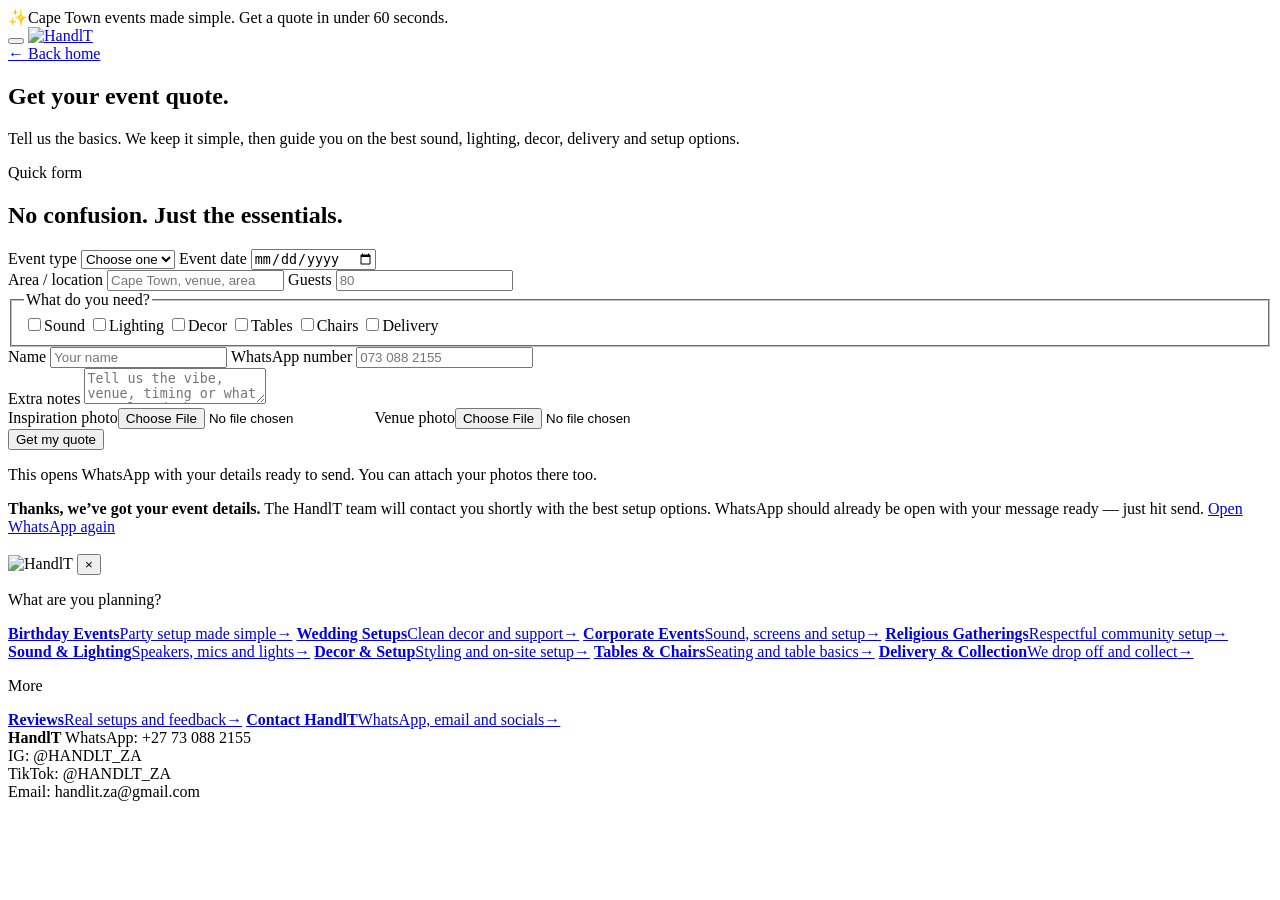
==== quote.html @ 0335c15c "Quote.html" ====
<!doctype html>
<html lang="en">
<head>
  <meta charset="utf-8">
  <meta name="viewport" content="width=device-width, initial-scale=1, viewport-fit=cover">
  <meta name="theme-color" content="#F5E6CA">
  <meta name="description" content="Get a simple HandlT event quote for sound, lighting, decor, delivery and setup.">
  <title>Get a Quote | HandlT</title>
  <link rel="preconnect" href="https://fonts.googleapis.com">
  <link rel="preconnect" href="https://fonts.gstatic.com" crossorigin>
  <link rel="stylesheet" href="https://fonts.googleapis.com/css2?family=Inter:wght@400;500;600;700;800&family=Montserrat:wght@600;700;800;900&display=swap">
  <link rel="stylesheet" href="styles.css">
</head>
<body>
  <div class="simple-page">
    <div class="announcement" role="banner"><span aria-hidden="true">&#10024;</span><span>Cape Town events made simple. Get a quote in under 60 seconds.</span></div>
    <header class="topbar" aria-label="Main header">
      <button class="icon-button" type="button" aria-label="Open menu" aria-controls="site-menu" aria-expanded="false" data-open-menu>
        <span class="menu-lines" aria-hidden="true"><span></span></span>
      </button>
      <a class="brand" href="index.html" aria-label="HandlT home"><img src="assets/handlt-logo.png" alt="HandlT"></a>
    </header>

    <main class="inner-main">
      <section class="page-hero">
        <a class="back-link" href="index.html">&larr; Back home</a>
        <h1>Get your event quote.</h1>
        <p>Tell us the basics. We keep it simple, then guide you on the best sound, lighting, decor, delivery and setup options.</p>
      </section>

      <section class="content-card quote-page-card" aria-labelledby="quote-page-title">
        <div class="quote-head">
          <div>
            <p>Quick form</p>
            <h2 id="quote-page-title">No confusion. Just the essentials.</h2>
          </div>
        </div>

        <form class="form-grid" data-quote-form>
          <div class="form-row two">
            <label>Event type
              <select class="input" name="eventType" required>
                <option value="">Choose one</option>
                <option>Birthday</option>
                <option>Wedding</option>
                <option>Corporate</option>
                <option>Religious</option>
                <option>Other</option>
              </select>
            </label>
            <label>Event date
              <input class="input" type="date" name="eventDate" required>
            </label>
          </div>

          <div class="form-row two">
            <label>Area / location
              <input class="input" name="location" autocomplete="address-level2" placeholder="Cape Town, venue, area" required>
            </label>
            <label>Guests
              <input class="input" type="number" name="guests" min="1" placeholder="80" required>
            </label>
          </div>

          <fieldset class="checkbox-group">
            <legend>What do you need?</legend>
            <div class="check-pills">
              <label class="check-pill"><input type="checkbox" name="needs" value="Sound"><span>Sound</span></label>
              <label class="check-pill"><input type="checkbox" name="needs" value="Lighting"><span>Lighting</span></label>
              <label class="check-pill"><input type="checkbox" name="needs" value="Decor"><span>Decor</span></label>
              <label class="check-pill"><input type="checkbox" name="needs" value="Tables"><span>Tables</span></label>
              <label class="check-pill"><input type="checkbox" name="needs" value="Chairs"><span>Chairs</span></label>
              <label class="check-pill"><input type="checkbox" name="needs" value="Delivery"><span>Delivery</span></label>
            </div>
          </fieldset>

          <div class="form-row two">
            <label>Name
              <input class="input" name="name" autocomplete="name" placeholder="Your name" required>
            </label>
            <label>WhatsApp number
              <input class="input" name="phone" inputmode="tel" autocomplete="tel" placeholder="073 088 2155" required>
            </label>
          </div>

          <div class="form-row">
            <label>Extra notes
              <textarea class="input" name="notes" placeholder="Tell us the vibe, venue, timing or what you already have."></textarea>
            </label>
          </div>

          <div class="file-row" aria-label="Optional uploads">
            <label class="file-tile">Inspiration photo<input type="file" name="inspiration" accept="image/*"></label>
            <label class="file-tile">Venue photo<input type="file" name="venue" accept="image/*"></label>
          </div>

          <div class="form-actions">
            <button class="primary-cta" type="submit">Get my quote</button>
            <p class="form-note">This opens WhatsApp with your details ready to send. You can attach your photos there too.</p>
          </div>
        </form>

        <div class="success-box" data-success>
          <strong>Thanks, we&rsquo;ve got your event details.</strong>
          The HandlT team will contact you shortly with the best setup options. WhatsApp should already be open with your message ready &mdash; just hit send.
          <a href="https://wa.me/27730882155" target="_blank" rel="noopener" data-whatsapp-summary>Open WhatsApp again</a>
        </div>
      </section>
    </main>
  </div>

  <a class="floating-chat" href="https://wa.me/27730882155?text=Hi%20HandlT%2C%20I%20need%20help%20with%20an%20event%20quote." target="_blank" rel="noopener" aria-label="Chat to HandlT on WhatsApp"><img src="assets/chat-bubble.svg" alt=""></a>

  <div class="drawer-scrim" data-close-menu></div>
  <aside class="drawer" id="site-menu" aria-label="HandlT menu" aria-hidden="true">
    <div class="drawer-head">
      <img class="drawer-logo" src="assets/handlt-logo.png" alt="HandlT">
      <button class="close-button" type="button" aria-label="Close menu" data-close-menu>&times;</button>
    </div>

    <p class="drawer-section-title">What are you planning?</p>
    <nav class="menu-list" aria-label="Service navigation">
      <a class="menu-item" href="quote.html?event=Birthday"><span class="menu-thumb"><img src="assets/birthday-collage.svg" alt=""></span><span class="menu-text"><strong>Birthday Events</strong><span>Party setup made simple</span></span><span class="menu-item-arrow">&rarr;</span></a>
      <a class="menu-item" href="quote.html?event=Wedding"><span class="menu-thumb"><img src="assets/wedding-collage.svg" alt=""></span><span class="menu-text"><strong>Wedding Setups</strong><span>Clean decor and support</span></span><span class="menu-item-arrow">&rarr;</span></a>
      <a class="menu-item" href="quote.html?event=Corporate"><span class="menu-thumb"><img src="assets/corporate-collage.svg" alt=""></span><span class="menu-text"><strong>Corporate Events</strong><span>Sound, screens and setup</span></span><span class="menu-item-arrow">&rarr;</span></a>
      <a class="menu-item" href="quote.html?event=Religious"><span class="menu-thumb"><img src="assets/religious-collage.svg" alt=""></span><span class="menu-text"><strong>Religious Gatherings</strong><span>Respectful community setup</span></span><span class="menu-item-arrow">&rarr;</span></a>
      <a class="menu-item" href="services.html#sound"><span class="menu-thumb"><img src="assets/sound-collage.svg" alt=""></span><span class="menu-text"><strong>Sound &amp; Lighting</strong><span>Speakers, mics and lights</span></span><span class="menu-item-arrow">&rarr;</span></a>
      <a class="menu-item" href="services.html#decor"><span class="menu-thumb"><img src="assets/wedding-collage.svg" alt=""></span><span class="menu-text"><strong>Decor &amp; Setup</strong><span>Styling and on-site setup</span></span><span class="menu-item-arrow">&rarr;</span></a>
      <a class="menu-item" href="services.html#tables"><span class="menu-thumb"><img src="assets/other-collage.svg" alt=""></span><span class="menu-text"><strong>Tables &amp; Chairs</strong><span>Seating and table basics</span></span><span class="menu-item-arrow">&rarr;</span></a>
      <a class="menu-item" href="services.html#delivery"><span class="menu-thumb"><img src="assets/other-collage.svg" alt=""></span><span class="menu-text"><strong>Delivery &amp; Collection</strong><span>We drop off and collect</span></span><span class="menu-item-arrow">&rarr;</span></a>
    </nav>

    <p class="drawer-section-title">More</p>
    <nav class="menu-list" aria-label="More navigation">
      <a class="menu-item" href="reviews.html"><span class="menu-thumb"><img src="assets/reviews-star.svg" alt=""></span><span class="menu-text"><strong>Reviews</strong><span>Real setups and feedback</span></span><span class="menu-item-arrow">&rarr;</span></a>
      <a class="menu-item" href="contact.html"><span class="menu-thumb"><img src="assets/chat-bubble.svg" alt=""></span><span class="menu-text"><strong>Contact HandlT</strong><span>WhatsApp, email and socials</span></span><span class="menu-item-arrow">&rarr;</span></a>
    </nav>

    <div class="drawer-contact">
      <strong>HandlT</strong>
      WhatsApp: +27 73 088 2155<br>
      IG: @HANDLT_ZA<br>
      TikTok: @HANDLT_ZA<br>
      Email: handlit.za@gmail.com
    </div>
  </aside>

  <script src="app.js"></script>
</body>
</html>
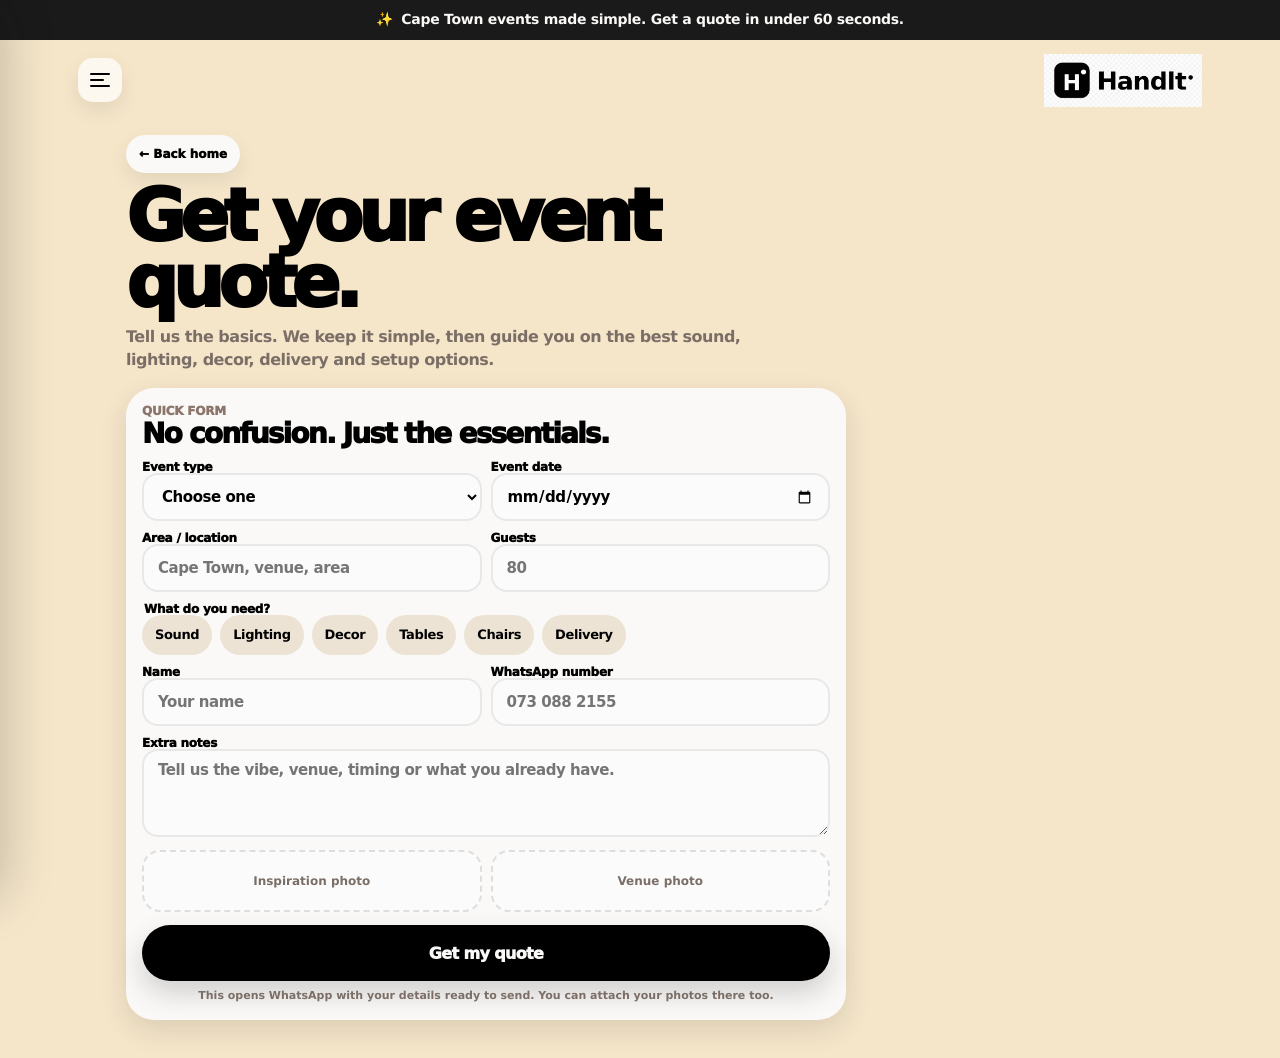
==== commit 1ab31efc: "Refactor HTML structure for quote page" ====
--- a/quote.html
+++ b/quote.html
@@ -11,17 +11,27 @@
   <link rel="stylesheet" href="https://fonts.googleapis.com/css2?family=Inter:wght@400;500;600;700;800&family=Montserrat:wght@600;700;800;900&display=swap">
   <link rel="stylesheet" href="styles.css">
 </head>
+
 <body>
   <div class="simple-page">
-    <div class="announcement" role="banner"><span aria-hidden="true">&#10024;</span><span>Cape Town events made simple. Get a quote in under 60 seconds.</span></div>
+
+    <div class="announcement" role="banner">
+      <span aria-hidden="true">&#10024;</span>
+      <span>Cape Town events made simple. Get a quote in under 60 seconds.</span>
+    </div>
+
     <header class="topbar" aria-label="Main header">
       <button class="icon-button" type="button" aria-label="Open menu" aria-controls="site-menu" aria-expanded="false" data-open-menu>
         <span class="menu-lines" aria-hidden="true"><span></span></span>
       </button>
-      <a class="brand" href="index.html" aria-label="HandlT home"><img src="assets/handlt-logo.png" alt="HandlT"></a>
+
+      <a class="brand" href="index.html" aria-label="HandlT home">
+        <img src="assets/handlt-logo.png" alt="HandlT">
+      </a>
     </header>
 
     <main class="inner-main">
+
       <section class="page-hero">
         <a class="back-link" href="index.html">&larr; Back home</a>
         <h1>Get your event quote.</h1>
@@ -29,6 +39,7 @@
       </section>
 
       <section class="content-card quote-page-card" aria-labelledby="quote-page-title">
+
         <div class="quote-head">
           <div>
             <p>Quick form</p>
@@ -37,6 +48,7 @@
         </div>
 
         <form class="form-grid" data-quote-form>
+
           <div class="form-row two">
             <label>Event type
               <select class="input" name="eventType" required>
@@ -48,6 +60,7 @@
                 <option>Other</option>
               </select>
             </label>
+
             <label>Event date
               <input class="input" type="date" name="eventDate" required>
             </label>
@@ -57,6 +70,7 @@
             <label>Area / location
               <input class="input" name="location" autocomplete="address-level2" placeholder="Cape Town, venue, area" required>
             </label>
+
             <label>Guests
               <input class="input" type="number" name="guests" min="1" placeholder="80" required>
             </label>
@@ -64,6 +78,7 @@
 
           <fieldset class="checkbox-group">
             <legend>What do you need?</legend>
+
             <div class="check-pills">
               <label class="check-pill"><input type="checkbox" name="needs" value="Sound"><span>Sound</span></label>
               <label class="check-pill"><input type="checkbox" name="needs" value="Lighting"><span>Lighting</span></label>
@@ -78,6 +93,7 @@
             <label>Name
               <input class="input" name="name" autocomplete="name" placeholder="Your name" required>
             </label>
+
             <label>WhatsApp number
               <input class="input" name="phone" inputmode="tel" autocomplete="tel" placeholder="073 088 2155" required>
             </label>
@@ -90,14 +106,22 @@
           </div>
 
           <div class="file-row" aria-label="Optional uploads">
-            <label class="file-tile">Inspiration photo<input type="file" name="inspiration" accept="image/*"></label>
-            <label class="file-tile">Venue photo<input type="file" name="venue" accept="image/*"></label>
+            <label class="file-tile">
+              Inspiration photo
+              <input type="file" name="inspiration" accept="image/*">
+            </label>
+
+            <label class="file-tile">
+              Venue photo
+              <input type="file" name="venue" accept="image/*">
+            </label>
           </div>
 
           <div class="form-actions">
             <button class="primary-cta" type="submit">Get my quote</button>
             <p class="form-note">This opens WhatsApp with your details ready to send. You can attach your photos there too.</p>
           </div>
+
         </form>
 
         <div class="success-box" data-success>
@@ -105,35 +129,142 @@
           The HandlT team will contact you shortly with the best setup options. WhatsApp should already be open with your message ready &mdash; just hit send.
           <a href="https://wa.me/27730882155" target="_blank" rel="noopener" data-whatsapp-summary>Open WhatsApp again</a>
         </div>
+
       </section>
+
     </main>
+
   </div>
 
-  <a class="floating-chat" href="https://wa.me/27730882155?text=Hi%20HandlT%2C%20I%20need%20help%20with%20an%20event%20quote." target="_blank" rel="noopener" aria-label="Chat to HandlT on WhatsApp"><img src="assets/chat-bubble.svg" alt=""></a>
-
   <div class="drawer-scrim" data-close-menu></div>
+
   <aside class="drawer" id="site-menu" aria-label="HandlT menu" aria-hidden="true">
+
     <div class="drawer-head">
       <img class="drawer-logo" src="assets/handlt-logo.png" alt="HandlT">
       <button class="close-button" type="button" aria-label="Close menu" data-close-menu>&times;</button>
     </div>
 
     <p class="drawer-section-title">What are you planning?</p>
+
     <nav class="menu-list" aria-label="Service navigation">
-      <a class="menu-item" href="quote.html?event=Birthday"><span class="menu-thumb"><img src="assets/birthday-collage.svg" alt=""></span><span class="menu-text"><strong>Birthday Events</strong><span>Party setup made simple</span></span><span class="menu-item-arrow">&rarr;</span></a>
-      <a class="menu-item" href="quote.html?event=Wedding"><span class="menu-thumb"><img src="assets/wedding-collage.svg" alt=""></span><span class="menu-text"><strong>Wedding Setups</strong><span>Clean decor and support</span></span><span class="menu-item-arrow">&rarr;</span></a>
-      <a class="menu-item" href="quote.html?event=Corporate"><span class="menu-thumb"><img src="assets/corporate-collage.svg" alt=""></span><span class="menu-text"><strong>Corporate Events</strong><span>Sound, screens and setup</span></span><span class="menu-item-arrow">&rarr;</span></a>
-      <a class="menu-item" href="quote.html?event=Religious"><span class="menu-thumb"><img src="assets/religious-collage.svg" alt=""></span><span class="menu-text"><strong>Religious Gatherings</strong><span>Respectful community setup</span></span><span class="menu-item-arrow">&rarr;</span></a>
-      <a class="menu-item" href="services.html#sound"><span class="menu-thumb"><img src="assets/sound-collage.svg" alt=""></span><span class="menu-text"><strong>Sound &amp; Lighting</strong><span>Speakers, mics and lights</span></span><span class="menu-item-arrow">&rarr;</span></a>
-      <a class="menu-item" href="services.html#decor"><span class="menu-thumb"><img src="assets/wedding-collage.svg" alt=""></span><span class="menu-text"><strong>Decor &amp; Setup</strong><span>Styling and on-site setup</span></span><span class="menu-item-arrow">&rarr;</span></a>
-      <a class="menu-item" href="services.html#tables"><span class="menu-thumb"><img src="assets/other-collage.svg" alt=""></span><span class="menu-text"><strong>Tables &amp; Chairs</strong><span>Seating and table basics</span></span><span class="menu-item-arrow">&rarr;</span></a>
-      <a class="menu-item" href="services.html#delivery"><span class="menu-thumb"><img src="assets/other-collage.svg" alt=""></span><span class="menu-text"><strong>Delivery &amp; Collection</strong><span>We drop off and collect</span></span><span class="menu-item-arrow">&rarr;</span></a>
+
+      <a class="menu-item" href="quote.html?event=Birthday">
+        <span class="menu-thumb">
+          <img src="assets/birthday-collage.png" alt="">
+        </span>
+        <span class="menu-text">
+          <strong>Birthday Events</strong>
+          <span>Party setup made simple</span>
+        </span>
+        <span class="menu-item-arrow">&rarr;</span>
+      </a>
+
+      <a class="menu-item" href="quote.html?event=Wedding">
+        <span class="menu-thumb">
+          <img src="assets/wedding-collage.png" alt="">
+        </span>
+        <span class="menu-text">
+          <strong>Wedding Setups</strong>
+          <span>Clean decor and support</span>
+        </span>
+        <span class="menu-item-arrow">&rarr;</span>
+      </a>
+
+      <a class="menu-item" href="quote.html?event=Corporate">
+        <span class="menu-thumb">
+          <img src="assets/corporate-collage.png" alt="">
+        </span>
+        <span class="menu-text">
+          <strong>Corporate Events</strong>
+          <span>Sound, screens and setup</span>
+        </span>
+        <span class="menu-item-arrow">&rarr;</span>
+      </a>
+
+      <a class="menu-item" href="quote.html?event=Religious">
+        <span class="menu-thumb">
+          <img src="assets/religious-collage.png" alt="">
+        </span>
+        <span class="menu-text">
+          <strong>Religious Gatherings</strong>
+          <span>Respectful community setup</span>
+        </span>
+        <span class="menu-item-arrow">&rarr;</span>
+      </a>
+
+      <a class="menu-item" href="services.html#sound">
+        <span class="menu-thumb">
+          <img src="assets/corporate-collage.png" alt="">
+        </span>
+        <span class="menu-text">
+          <strong>Sound &amp; Lighting</strong>
+          <span>Speakers, mics and lights</span>
+        </span>
+        <span class="menu-item-arrow">&rarr;</span>
+      </a>
+
+      <a class="menu-item" href="services.html#decor">
+        <span class="menu-thumb">
+          <img src="assets/wedding-collage.png" alt="">
+        </span>
+        <span class="menu-text">
+          <strong>Decor &amp; Setup</strong>
+          <span>Styling and on-site setup</span>
+        </span>
+        <span class="menu-item-arrow">&rarr;</span>
+      </a>
+
+      <a class="menu-item" href="services.html#tables">
+        <span class="menu-thumb">
+          <img src="assets/other-collage.png" alt="">
+        </span>
+        <span class="menu-text">
+          <strong>Tables &amp; Chairs</strong>
+          <span>Seating and table basics</span>
+        </span>
+        <span class="menu-item-arrow">&rarr;</span>
+      </a>
+
+      <a class="menu-item" href="services.html#delivery">
+        <span class="menu-thumb">
+          <img src="assets/other-collage.png" alt="">
+        </span>
+        <span class="menu-text">
+          <strong>Delivery &amp; Collection</strong>
+          <span>We drop off and collect</span>
+        </span>
+        <span class="menu-item-arrow">&rarr;</span>
+      </a>
+
     </nav>
 
     <p class="drawer-section-title">More</p>
+
     <nav class="menu-list" aria-label="More navigation">
-      <a class="menu-item" href="reviews.html"><span class="menu-thumb"><img src="assets/reviews-star.svg" alt=""></span><span class="menu-text"><strong>Reviews</strong><span>Real setups and feedback</span></span><span class="menu-item-arrow">&rarr;</span></a>
-      <a class="menu-item" href="contact.html"><span class="menu-thumb"><img src="assets/chat-bubble.svg" alt=""></span><span class="menu-text"><strong>Contact HandlT</strong><span>WhatsApp, email and socials</span></span><span class="menu-item-arrow">&rarr;</span></a>
+
+      <a class="menu-item" href="reviews.html">
+        <span class="menu-thumb">
+          <img src="assets/reviews-star.png" alt="">
+        </span>
+        <span class="menu-text">
+          <strong>Reviews</strong>
+          <span>Real setups and feedback</span>
+        </span>
+        <span class="menu-item-arrow">&rarr;</span>
+      </a>
+
+      <a class="menu-item" href="contact.html">
+        <span class="menu-thumb">
+          <img src="assets/chat-bubble.png" alt="">
+        </span>
+        <span class="menu-text">
+          <strong>Contact HandlT</strong>
+          <span>WhatsApp, email and socials</span>
+        </span>
+        <span class="menu-item-arrow">&rarr;</span>
+      </a>
+
     </nav>
 
     <div class="drawer-contact">
@@ -143,9 +274,9 @@
       TikTok: @HANDLT_ZA<br>
       Email: handlit.za@gmail.com
     </div>
+
   </aside>
 
   <script src="app.js"></script>
 </body>
 </html>
-
--- a/styles.css
+++ b/styles.css
@@ -0,0 +1,1312 @@
+:root {
+  /* Brand palette — these four only, plus tonal tints/shades of them */
+  --handlt-black: #000000;
+  --handlt-charcoal: #1a1a1a;
+  --handlt-cream: #f5e6ca;
+  --handlt-cream-2: #fbf3e2;
+  --handlt-white: #faf9f7;
+  --handlt-offwhite: #faf9f7;
+  --handlt-taupe: #8c756a;
+  --handlt-taupe-light: #b7a89e;
+  --handlt-taupe-dark: #5e4f47;
+  --handlt-muted: #7a6e66;
+  --handlt-soft-grey: #ece3d4;
+  /* legacy aliases so older rules resolve onto the new palette */
+  --handlt-yellow: #8c756a;
+  --handlt-yellow-deep: #5e4f47;
+  --handlt-red: #8c756a;
+  --handlt-blue: #8c756a;
+
+  --font-display: "Montserrat", "Arial Black", system-ui, sans-serif;
+  --font-body: "Inter", system-ui, -apple-system, "Segoe UI", Arial, sans-serif;
+
+  --shadow-card: 0 14px 34px rgba(31, 23, 18, 0.16);
+  --shadow-soft: 0 10px 28px rgba(31, 23, 18, 0.12);
+  --radius-xl: 24px;
+  --radius-lg: 20px;
+  --radius-pill: 999px;
+  --safe-bottom: env(safe-area-inset-bottom, 0px);
+  color-scheme: light;
+}
+
+* {
+  box-sizing: border-box;
+}
+
+html {
+  min-height: 100%;
+  scroll-behavior: smooth;
+}
+
+body {
+  margin: 0;
+  min-height: 100%;
+  background: var(--handlt-cream);
+  color: var(--handlt-black);
+  font-family: var(--font-body);
+  -webkit-font-smoothing: antialiased;
+  text-rendering: geometricPrecision;
+}
+
+.hero-title,
+.page-hero h1,
+.quote-head h2,
+.service-copy h2,
+.card-title,
+.primary-cta,
+.contact-tile strong,
+.contact-tile a,
+.menu-text strong,
+.review-card p {
+  font-family: var(--font-display);
+}
+
+body.menu-open,
+body.modal-open {
+  overflow: hidden;
+}
+
+button,
+a,
+input,
+select,
+textarea {
+  font: inherit;
+}
+
+button,
+a {
+  -webkit-tap-highlight-color: rgba(0, 0, 0, 0);
+}
+
+button {
+  border: 0;
+  cursor: pointer;
+}
+
+a {
+  color: inherit;
+  text-decoration: none;
+}
+
+img {
+  display: block;
+  max-width: 100%;
+}
+
+[hidden] {
+  display: none !important;
+}
+
+.sr-only {
+  position: absolute;
+  width: 1px;
+  height: 1px;
+  padding: 0;
+  margin: -1px;
+  overflow: hidden;
+  clip: rect(0, 0, 0, 0);
+  white-space: nowrap;
+  border: 0;
+}
+
+.page-shell {
+  position: relative;
+  width: 100%;
+  min-height: 100vh;
+  min-height: 100dvh;
+  display: grid;
+  grid-template-rows: auto auto 1fr auto;
+  overflow-x: hidden;
+}
+
+.announcement {
+  display: flex;
+  align-items: center;
+  justify-content: center;
+  gap: 8px;
+  min-height: 34px;
+  padding: 6px 14px;
+  background: var(--handlt-charcoal);
+  color: var(--handlt-white);
+  font-size: 12px;
+  font-weight: 750;
+  letter-spacing: -0.02em;
+  text-align: center;
+}
+
+.announcement strong {
+  color: var(--handlt-cream);
+}
+
+.announcement button {
+  padding: 0;
+  color: var(--handlt-cream);
+  background: transparent;
+  font-weight: 900;
+  text-decoration: underline;
+  text-underline-offset: 2px;
+}
+
+.topbar {
+  position: relative;
+  z-index: 7;
+  display: flex;
+  align-items: center;
+  justify-content: space-between;
+  min-height: 58px;
+  padding: 8px 16px 6px;
+  background: var(--handlt-cream);
+}
+
+.brand {
+  display: inline-flex;
+  align-items: center;
+  justify-content: flex-end;
+  width: 126px;
+  height: 44px;
+}
+
+.brand img {
+  width: 126px;
+  height: auto;
+}
+
+.icon-button {
+  display: inline-flex;
+  align-items: center;
+  justify-content: center;
+  width: 44px;
+  height: 44px;
+  border-radius: 15px;
+  background: rgba(255, 255, 255, 0.72);
+  color: var(--handlt-black);
+  box-shadow: 0 8px 20px rgba(17, 17, 17, 0.08);
+}
+
+.menu-lines {
+  position: relative;
+  width: 20px;
+  height: 14px;
+}
+
+.menu-lines::before,
+.menu-lines::after,
+.menu-lines span {
+  content: "";
+  position: absolute;
+  left: 0;
+  width: 20px;
+  height: 2px;
+  border-radius: 999px;
+  background: currentColor;
+}
+
+.menu-lines::before {
+  top: 0;
+}
+
+.menu-lines span {
+  top: 6px;
+  width: 14px;
+}
+
+.menu-lines::after {
+  bottom: 0;
+}
+
+.landing {
+  width: 100%;
+  max-width: 1180px;
+  margin: 0 auto;
+  padding: 0 16px 10px;
+  display: flex;
+  flex-direction: column;
+  justify-content: start;
+  gap: 10px;
+}
+
+.hero-copy {
+  max-width: 560px;
+  padding-top: 3px;
+}
+
+.hero-title {
+  margin: 0;
+  font-size: clamp(40px, 11.3vw, 54px);
+  line-height: 0.92;
+  font-weight: 950;
+  letter-spacing: -0.075em;
+  color: var(--handlt-black);
+}
+
+.hero-title .accent {
+  color: var(--handlt-red);
+}
+
+.hero-subtitle {
+  max-width: 36rem;
+  margin: 10px 0 0;
+  color: var(--handlt-taupe-dark);
+  font-size: clamp(13px, 3.55vw, 16px);
+  line-height: 1.35;
+  font-weight: 650;
+  letter-spacing: -0.03em;
+}
+
+.section-kicker {
+  display: flex;
+  align-items: center;
+  justify-content: space-between;
+  gap: 10px;
+  margin: 10px 0 0;
+  font-size: 13px;
+  font-weight: 800;
+  letter-spacing: 0.06em;
+  text-transform: uppercase;
+}
+
+.section-kicker span:first-child {
+  position: relative;
+  padding-left: 16px;
+}
+
+.section-kicker span:first-child::before {
+  content: "";
+  position: absolute;
+  left: 0;
+  top: 50%;
+  width: 9px;
+  height: 2px;
+  background: var(--handlt-taupe);
+  transform: translateY(-50%);
+}
+
+.section-kicker span:last-child {
+  color: var(--handlt-taupe);
+  font-size: 11px;
+  font-weight: 800;
+}
+
+.event-grid {
+  display: grid;
+  grid-template-columns: repeat(2, minmax(0, 1fr));
+  grid-template-areas:
+    "birthday wedding"
+    "corporate religious"
+    "other other";
+  gap: 10px;
+}
+
+.event-card {
+  position: relative;
+  min-height: 134px;
+  min-height: clamp(112px, 15.4vh, 155px);
+  overflow: hidden;
+  display: flex;
+  flex-direction: column;
+  justify-content: space-between;
+  border-radius: var(--radius-xl);
+  background: var(--handlt-cream);
+  box-shadow: var(--shadow-card);
+  transform: translateY(0) scale(1);
+  transition: transform 180ms ease, box-shadow 180ms ease, filter 180ms ease;
+  isolation: isolate;
+  text-align: left;
+}
+
+.event-card::before {
+  content: "";
+  position: absolute;
+  inset: 0;
+  z-index: -1;
+  background: radial-gradient(circle at 22% 16%, rgba(255, 255, 255, 0.55), transparent 34%);
+}
+
+.event-card:hover,
+.event-card:focus-visible {
+  transform: translateY(-3px) scale(1.01);
+  box-shadow: 0 18px 38px rgba(17, 17, 17, 0.2);
+  outline: none;
+}
+
+.event-card:active {
+  transform: translateY(0) scale(0.985);
+}
+
+.event-card[data-event="Birthday"] {
+  grid-area: birthday;
+}
+
+.event-card[data-event="Wedding"] {
+  grid-area: wedding;
+  background: var(--handlt-white);
+}
+
+.event-card[data-event="Corporate"] {
+  grid-area: corporate;
+  background: var(--handlt-soft-grey);
+}
+
+.event-card[data-event="Religious"] {
+  grid-area: religious;
+  background: var(--handlt-cream);
+}
+
+.event-card[data-event="Other"] {
+  grid-area: other;
+  min-height: 104px;
+  min-height: clamp(88px, 12vh, 118px);
+  background: var(--handlt-white);
+}
+
+.card-art {
+  position: relative;
+  flex: 1 1 auto;
+  min-height: 0;
+}
+
+.card-art img {
+  position: absolute;
+  inset: 0;
+  width: 100%;
+  height: 100%;
+  object-fit: contain;
+  object-position: center 52%;
+  padding: 4px 6px 0;
+  transform: scale(1.14);
+}
+
+.event-card[data-event="Other"] .card-art img {
+  object-position: center 46%;
+  transform: scale(1.04);
+  padding-top: 0;
+}
+
+.card-footer {
+  display: flex;
+  align-items: center;
+  justify-content: space-between;
+  gap: 8px;
+  min-height: 44px;
+  margin: 0;
+  padding: 0 13px 0 15px;
+  background: var(--handlt-white);
+  border-radius: 18px 18px 0 0;
+  color: var(--handlt-black);
+  box-shadow: 0 -8px 20px rgba(17, 17, 17, 0.06);
+}
+
+.card-title {
+  font-size: 14px;
+  line-height: 1;
+  font-weight: 950;
+  letter-spacing: -0.04em;
+}
+
+.card-arrow {
+  display: inline-grid;
+  place-items: center;
+  width: 27px;
+  height: 27px;
+  border-radius: 50%;
+  color: var(--handlt-white);
+  background: var(--handlt-black);
+  font-size: 17px;
+  font-weight: 900;
+}
+
+.quote-inline {
+  display: grid;
+  grid-template-columns: 1fr;
+  gap: 6px;
+  padding-top: 2px;
+}
+
+.primary-cta {
+  display: inline-flex;
+  align-items: center;
+  justify-content: center;
+  width: 100%;
+  min-height: 56px;
+  border-radius: var(--radius-pill);
+  background: var(--handlt-black);
+  color: var(--handlt-white);
+  box-shadow: 0 12px 28px rgba(17, 17, 17, 0.18);
+  font-size: 16px;
+  font-weight: 950;
+  letter-spacing: -0.04em;
+  transition: transform 180ms ease, box-shadow 180ms ease;
+}
+
+.primary-cta:hover,
+.primary-cta:focus-visible {
+  transform: translateY(-2px);
+  box-shadow: 0 16px 32px rgba(17, 17, 17, 0.24);
+  outline: none;
+}
+
+.primary-cta:active {
+  transform: scale(0.985);
+}
+
+.cta-helper {
+  margin: 0;
+  color: var(--handlt-muted);
+  font-size: 11px;
+  line-height: 1.1;
+  font-weight: 800;
+  text-align: center;
+  letter-spacing: -0.02em;
+}
+
+.trust-strip {
+  position: relative;
+  z-index: 5;
+  display: flex;
+  align-items: center;
+  justify-content: space-between;
+  gap: 12px;
+  width: 100%;
+  min-height: 62px;
+  padding: 10px 16px calc(10px + var(--safe-bottom));
+  background: var(--handlt-white);
+  border-radius: 24px 24px 0 0;
+  box-shadow: 0 -10px 28px rgba(17, 17, 17, 0.12);
+}
+
+.trust-copy {
+  min-width: 0;
+}
+
+.stars {
+  display: block;
+  color: var(--handlt-red);
+  font-size: 14px;
+  line-height: 1;
+  letter-spacing: 1px;
+  font-weight: 900;
+}
+
+.trust-copy strong {
+  display: block;
+  margin-top: 3px;
+  color: var(--handlt-black);
+  font-size: 12px;
+  line-height: 1.05;
+  font-weight: 950;
+  letter-spacing: -0.03em;
+}
+
+.trust-strip a,
+.trust-strip button {
+  flex: 0 0 auto;
+  min-height: 38px;
+  display: inline-flex;
+  align-items: center;
+  justify-content: center;
+  padding: 0 14px;
+  border-radius: var(--radius-pill);
+  background: var(--handlt-black);
+  color: var(--handlt-cream);
+  font-size: 12px;
+  font-weight: 950;
+  letter-spacing: -0.03em;
+}
+
+.floating-chat {
+  position: fixed;
+  z-index: 18;
+  right: 16px;
+  bottom: calc(76px + var(--safe-bottom));
+  display: inline-flex;
+  align-items: center;
+  justify-content: center;
+  width: 60px;
+  height: 60px;
+  border-radius: 50%;
+  background: var(--handlt-black);
+  box-shadow: 0 13px 30px rgba(0, 0, 0, 0.32);
+  transition: transform 180ms ease, box-shadow 180ms ease;
+}
+
+.floating-chat::after {
+  content: "";
+  position: absolute;
+  inset: 0;
+  border-radius: 50%;
+  box-shadow: inset 0 0 0 2px rgba(245, 230, 202, 0.22);
+  pointer-events: none;
+}
+
+.floating-chat:hover,
+.floating-chat:focus-visible {
+  transform: translateY(-2px) scale(1.03);
+  outline: none;
+}
+
+.floating-chat img {
+  width: 40px;
+  height: 40px;
+}
+
+.drawer-scrim,
+.modal-scrim {
+  position: fixed;
+  inset: 0;
+  z-index: 30;
+  background: rgba(17, 17, 17, 0.38);
+  opacity: 0;
+  pointer-events: none;
+  transition: opacity 220ms ease;
+}
+
+.drawer-scrim.is-open,
+.modal-scrim.is-open {
+  opacity: 1;
+  pointer-events: auto;
+}
+
+.drawer {
+  position: fixed;
+  z-index: 31;
+  inset: 0 auto 0 0;
+  width: min(88vw, 392px);
+  height: 100vh;
+  height: 100dvh;
+  display: flex;
+  flex-direction: column;
+  padding: 14px 16px calc(18px + var(--safe-bottom));
+  background: var(--handlt-white);
+  border-radius: 0 28px 28px 0;
+  box-shadow: 20px 0 50px rgba(17, 17, 17, 0.22);
+  transform: translateX(-104%);
+  transition: transform 260ms cubic-bezier(.2, .8, .2, 1);
+}
+
+.drawer.is-open {
+  transform: translateX(0);
+}
+
+.drawer-head {
+  display: flex;
+  align-items: center;
+  justify-content: space-between;
+  gap: 10px;
+  min-height: 50px;
+}
+
+.drawer-logo {
+  width: 122px;
+}
+
+.close-button {
+  display: inline-grid;
+  place-items: center;
+  width: 42px;
+  height: 42px;
+  border-radius: 14px;
+  background: var(--handlt-soft-grey);
+  color: var(--handlt-black);
+  font-size: 24px;
+  line-height: 1;
+  font-weight: 700;
+}
+
+.drawer-section-title {
+  margin: 18px 0 8px;
+  color: var(--handlt-muted);
+  font-size: 12px;
+  font-weight: 950;
+  letter-spacing: -0.02em;
+  text-transform: uppercase;
+}
+
+.menu-list {
+  display: grid;
+  gap: 7px;
+}
+
+.menu-item {
+  display: grid;
+  grid-template-columns: 50px 1fr auto;
+  align-items: center;
+  gap: 12px;
+  min-height: 58px;
+  padding: 6px 0;
+  border-radius: 18px;
+  color: var(--handlt-black);
+}
+
+.menu-thumb {
+  position: relative;
+  display: grid;
+  place-items: center;
+  width: 50px;
+  height: 50px;
+  overflow: hidden;
+  border-radius: 16px;
+  background: var(--handlt-cream);
+  box-shadow: inset 0 0 0 1px rgba(0, 0, 0, 0.05);
+}
+
+.menu-thumb img {
+  width: 70px;
+  max-width: none;
+  transform: scale(1.2);
+}
+
+.menu-text strong {
+  display: block;
+  font-size: 15px;
+  line-height: 1.05;
+  font-weight: 950;
+  letter-spacing: -0.04em;
+}
+
+.menu-text span {
+  display: block;
+  margin-top: 3px;
+  color: var(--handlt-muted);
+  font-size: 12px;
+  line-height: 1.1;
+  font-weight: 650;
+}
+
+.menu-item-arrow {
+  display: inline-grid;
+  place-items: center;
+  width: 28px;
+  height: 28px;
+  border-radius: 50%;
+  background: var(--handlt-soft-grey);
+  font-size: 16px;
+  font-weight: 900;
+}
+
+.drawer-contact {
+  margin-top: auto;
+  padding-top: 18px;
+  color: var(--handlt-muted);
+  font-size: 12px;
+  line-height: 1.6;
+  font-weight: 750;
+}
+
+.drawer-contact strong {
+  display: block;
+  margin-bottom: 4px;
+  color: var(--handlt-black);
+  font-size: 13px;
+  font-weight: 950;
+}
+
+.modal-scrim {
+  z-index: 40;
+  display: grid;
+  place-items: end center;
+  padding: 16px 12px 0;
+}
+
+.quote-panel {
+  position: relative;
+  width: min(100%, 540px);
+  max-height: calc(100vh - 32px);
+  max-height: calc(100dvh - 32px);
+  overflow: auto;
+  background: var(--handlt-white);
+  border-radius: 28px 28px 0 0;
+  box-shadow: 0 -20px 60px rgba(17, 17, 17, 0.3);
+  padding: 16px 16px calc(18px + var(--safe-bottom));
+  transform: translateY(102%);
+  transition: transform 260ms cubic-bezier(.2, .8, .2, 1);
+}
+
+.modal-scrim.is-open .quote-panel {
+  transform: translateY(0);
+}
+
+.quote-head {
+  display: flex;
+  align-items: flex-start;
+  justify-content: space-between;
+  gap: 12px;
+  margin-bottom: 14px;
+}
+
+.quote-head p {
+  margin: 0;
+  color: var(--handlt-red);
+  font-size: 12px;
+  font-weight: 950;
+  letter-spacing: -0.02em;
+  text-transform: uppercase;
+}
+
+.quote-head h2 {
+  margin: 3px 0 0;
+  font-size: 28px;
+  line-height: 0.96;
+  font-weight: 950;
+  letter-spacing: -0.065em;
+}
+
+.form-grid {
+  display: grid;
+  gap: 11px;
+}
+
+.form-row {
+  display: grid;
+  gap: 6px;
+}
+
+.form-row.two {
+  grid-template-columns: 1fr 1fr;
+  gap: 9px;
+}
+
+.form-row label,
+.checkbox-group legend {
+  color: var(--handlt-black);
+  font-size: 12px;
+  line-height: 1;
+  font-weight: 950;
+  letter-spacing: -0.02em;
+}
+
+.input,
+select,
+textarea {
+  width: 100%;
+  min-height: 48px;
+  border: 2px solid rgba(17, 17, 17, 0.08);
+  border-radius: 16px;
+  background: #fbfbfb;
+  color: var(--handlt-black);
+  padding: 0 14px;
+  outline: none;
+  font-size: 15px;
+  font-weight: 750;
+  letter-spacing: -0.03em;
+  transition: border-color 160ms ease, box-shadow 160ms ease, background 160ms ease;
+}
+
+textarea.input {
+  min-height: 88px;
+  resize: vertical;
+  padding-top: 12px;
+}
+
+.input:focus,
+select:focus,
+textarea:focus {
+  border-color: var(--handlt-taupe);
+  background: var(--handlt-white);
+  box-shadow: 0 0 0 4px rgba(140, 117, 106, 0.22);
+}
+
+.checkbox-group {
+  display: grid;
+  gap: 9px;
+  margin: 0;
+  padding: 0;
+  border: 0;
+}
+
+.check-pills {
+  display: flex;
+  flex-wrap: wrap;
+  gap: 8px;
+}
+
+.check-pill {
+  position: relative;
+  display: inline-flex;
+}
+
+.check-pill input {
+  position: absolute;
+  opacity: 0;
+  pointer-events: none;
+}
+
+.check-pill span {
+  display: inline-flex;
+  align-items: center;
+  justify-content: center;
+  min-height: 40px;
+  padding: 0 13px;
+  border-radius: var(--radius-pill);
+  background: var(--handlt-soft-grey);
+  color: var(--handlt-black);
+  font-size: 13px;
+  font-weight: 900;
+  letter-spacing: -0.03em;
+  transition: background 160ms ease, transform 160ms ease;
+}
+
+.check-pill input:checked + span {
+  background: var(--handlt-black);
+  color: var(--handlt-cream);
+  transform: translateY(-1px);
+}
+
+.file-row {
+  display: grid;
+  grid-template-columns: 1fr 1fr;
+  gap: 9px;
+}
+
+.file-tile {
+  position: relative;
+  display: grid;
+  place-items: center;
+  min-height: 62px;
+  padding: 10px;
+  border-radius: 18px;
+  border: 2px dashed rgba(17, 17, 17, 0.12);
+  background: #fbfbfb;
+  color: var(--handlt-muted);
+  font-size: 12px;
+  font-weight: 900;
+  text-align: center;
+}
+
+.file-tile input {
+  position: absolute;
+  inset: 0;
+  opacity: 0;
+  cursor: pointer;
+}
+
+.form-actions {
+  display: grid;
+  gap: 8px;
+  margin-top: 2px;
+}
+
+.form-note {
+  margin: 0;
+  color: var(--handlt-muted);
+  font-size: 11px;
+  line-height: 1.35;
+  font-weight: 650;
+  text-align: center;
+}
+
+.success-box {
+  display: none;
+  margin-top: 13px;
+  padding: 14px;
+  border-radius: 20px;
+  background: var(--handlt-cream-2);
+  color: var(--handlt-black);
+  font-size: 13px;
+  line-height: 1.4;
+  font-weight: 750;
+}
+
+.success-box.is-visible {
+  display: block;
+}
+
+.success-box strong {
+  display: block;
+  margin-bottom: 4px;
+  font-size: 16px;
+  font-weight: 950;
+  letter-spacing: -0.04em;
+}
+
+.success-box a {
+  display: inline-flex;
+  margin-top: 8px;
+  color: var(--handlt-taupe);
+  font-weight: 950;
+}
+
+/* Internal pages */
+.simple-page {
+  min-height: 100vh;
+  min-height: 100dvh;
+  display: grid;
+  grid-template-rows: auto auto 1fr;
+}
+
+.inner-main {
+  width: min(100%, 1060px);
+  margin: 0 auto;
+  padding: 18px 16px 38px;
+}
+
+.page-hero {
+  display: grid;
+  gap: 10px;
+  margin-bottom: 16px;
+}
+
+.back-link {
+  display: inline-flex;
+  align-items: center;
+  width: fit-content;
+  min-height: 38px;
+  padding: 0 13px;
+  border-radius: var(--radius-pill);
+  background: var(--handlt-white);
+  font-size: 12px;
+  font-weight: 950;
+  box-shadow: 0 8px 20px rgba(17, 17, 17, 0.08);
+}
+
+.page-hero h1 {
+  margin: 0;
+  max-width: 680px;
+  font-size: clamp(40px, 11vw, 72px);
+  line-height: 0.92;
+  font-weight: 950;
+  letter-spacing: -0.075em;
+}
+
+.page-hero p {
+  margin: 0;
+  max-width: 620px;
+  color: var(--handlt-muted);
+  font-size: 16px;
+  line-height: 1.45;
+  font-weight: 700;
+  letter-spacing: -0.03em;
+}
+
+.content-card {
+  border-radius: 28px;
+  background: var(--handlt-white);
+  box-shadow: var(--shadow-soft);
+  padding: 16px;
+}
+
+.quote-page-card {
+  max-width: 720px;
+}
+
+.service-page-grid {
+  display: grid;
+  grid-template-columns: repeat(auto-fit, minmax(230px, 1fr));
+  gap: 12px;
+}
+
+.service-tile {
+  min-height: 250px;
+  border-radius: 26px;
+  background: var(--handlt-cream);
+  box-shadow: var(--shadow-card);
+  overflow: hidden;
+}
+
+.service-tile:nth-child(2n) {
+  background: var(--handlt-white);
+}
+
+.service-tile:nth-child(3n) {
+  background: var(--handlt-soft-grey);
+}
+
+.service-tile .card-art {
+  height: 180px;
+}
+
+.service-copy {
+  padding: 14px;
+  background: var(--handlt-white);
+  min-height: 88px;
+}
+
+.service-copy h2 {
+  margin: 0;
+  font-size: 18px;
+  line-height: 1;
+  font-weight: 950;
+  letter-spacing: -0.04em;
+}
+
+.service-copy p {
+  margin: 6px 0 0;
+  color: var(--handlt-muted);
+  font-size: 13px;
+  line-height: 1.35;
+  font-weight: 650;
+}
+
+.review-grid {
+  display: grid;
+  grid-template-columns: repeat(auto-fit, minmax(230px, 1fr));
+  gap: 12px;
+}
+
+.review-card {
+  padding: 16px;
+  border-radius: 24px;
+  background: var(--handlt-white);
+  box-shadow: var(--shadow-soft);
+}
+
+.review-card .stars {
+  font-size: 13px;
+}
+
+.review-card p {
+  margin: 10px 0 0;
+  color: var(--handlt-black);
+  font-size: 15px;
+  line-height: 1.38;
+  font-weight: 750;
+  letter-spacing: -0.03em;
+}
+
+.review-card strong {
+  display: block;
+  margin-top: 12px;
+  font-size: 12px;
+  color: var(--handlt-muted);
+  font-weight: 950;
+}
+
+.contact-grid {
+  display: grid;
+  grid-template-columns: repeat(auto-fit, minmax(220px, 1fr));
+  gap: 12px;
+}
+
+.contact-tile {
+  display: grid;
+  gap: 4px;
+  padding: 18px;
+  border-radius: 24px;
+  background: var(--handlt-white);
+  box-shadow: var(--shadow-soft);
+}
+
+.contact-tile span {
+  color: var(--handlt-muted);
+  font-size: 12px;
+  font-weight: 950;
+  text-transform: uppercase;
+}
+
+.contact-tile strong,
+.contact-tile a {
+  color: var(--handlt-black);
+  font-size: 18px;
+  font-weight: 950;
+  letter-spacing: -0.04em;
+}
+
+@media (max-height: 760px) and (max-width: 560px) {
+  .announcement {
+    min-height: 30px;
+    padding-top: 4px;
+    padding-bottom: 4px;
+    font-size: 11px;
+  }
+
+  .topbar {
+    min-height: 52px;
+    padding-top: 5px;
+    padding-bottom: 3px;
+  }
+
+  .brand,
+  .brand img {
+    width: 112px;
+  }
+
+  .icon-button {
+    width: 40px;
+    height: 40px;
+  }
+
+  .landing {
+    gap: 8px;
+    padding-bottom: 8px;
+  }
+
+  .hero-title {
+    font-size: clamp(34px, 10vw, 42px);
+  }
+
+  .hero-subtitle {
+    margin-top: 7px;
+    font-size: 12px;
+    line-height: 1.25;
+  }
+
+  .section-kicker {
+    margin-top: 7px;
+  }
+
+  .event-grid {
+    gap: 8px;
+  }
+
+  .event-card {
+    min-height: 103px;
+    border-radius: 21px;
+  }
+
+  .event-card[data-event="Other"] {
+    min-height: 78px;
+  }
+
+  .card-footer {
+    min-height: 38px;
+    border-radius: 16px 16px 0 0;
+  }
+
+  .card-title {
+    font-size: 13px;
+  }
+
+  .card-arrow {
+    width: 24px;
+    height: 24px;
+    font-size: 15px;
+  }
+
+  .primary-cta {
+    min-height: 50px;
+  }
+
+  .trust-strip {
+    min-height: 56px;
+  }
+}
+
+@media (min-width: 760px) {
+  .announcement {
+    min-height: 40px;
+    font-size: 14px;
+  }
+
+  .topbar {
+    width: min(100%, 1180px);
+    margin: 0 auto;
+    padding: 14px 28px 10px;
+    background: transparent;
+  }
+
+  .brand,
+  .brand img {
+    width: 158px;
+  }
+
+  .brand {
+    height: auto;
+  }
+
+  .landing {
+    display: grid;
+    grid-template-columns: minmax(300px, 0.85fr) minmax(440px, 1.15fr);
+    align-items: center;
+    gap: 28px;
+    padding: 24px 28px 28px;
+  }
+
+  .hero-title {
+    font-size: clamp(62px, 7vw, 96px);
+  }
+
+  .hero-subtitle {
+    font-size: 18px;
+    max-width: 490px;
+  }
+
+  .section-kicker {
+    margin-top: 28px;
+    font-size: 15px;
+  }
+
+  .event-grid {
+    grid-template-columns: repeat(3, minmax(0, 1fr));
+    grid-template-areas:
+      "birthday wedding corporate"
+      "religious other other";
+    gap: 14px;
+  }
+
+  .event-card {
+    min-height: 220px;
+  }
+
+  .event-card[data-event="Other"] {
+    min-height: 220px;
+  }
+
+  .card-footer {
+    min-height: 58px;
+    padding-inline: 18px;
+  }
+
+  .card-title {
+    font-size: 17px;
+  }
+
+  .quote-inline {
+    max-width: 340px;
+    margin-top: 16px;
+  }
+
+  .trust-strip {
+    width: min(100%, 1180px);
+    margin: 0 auto;
+    border-radius: 30px 30px 0 0;
+    padding-inline: 28px;
+  }
+
+  .stars {
+    font-size: 16px;
+  }
+
+  .trust-copy strong {
+    font-size: 15px;
+  }
+
+  .floating-chat {
+    right: 28px;
+    bottom: calc(86px + var(--safe-bottom));
+  }
+
+  .modal-scrim {
+    place-items: center;
+    padding: 20px;
+  }
+
+  .quote-panel {
+    max-height: calc(100vh - 50px);
+    max-height: calc(100dvh - 50px);
+    border-radius: 30px;
+    padding: 20px;
+  }
+}
+
+@media (prefers-reduced-motion: reduce) {
+  html {
+    scroll-behavior: auto;
+  }
+
+  *,
+  *::before,
+  *::after {
+    animation-duration: 0.01ms !important;
+    animation-iteration-count: 1 !important;
+    transition-duration: 0.01ms !important;
+  }
+
+  .event-card:hover,
+  .event-card:focus-visible,
+  .primary-cta:hover,
+  .primary-cta:focus-visible,
+  .floating-chat:hover,
+  .floating-chat:focus-visible {
+    transform: none;
+  }
+}
